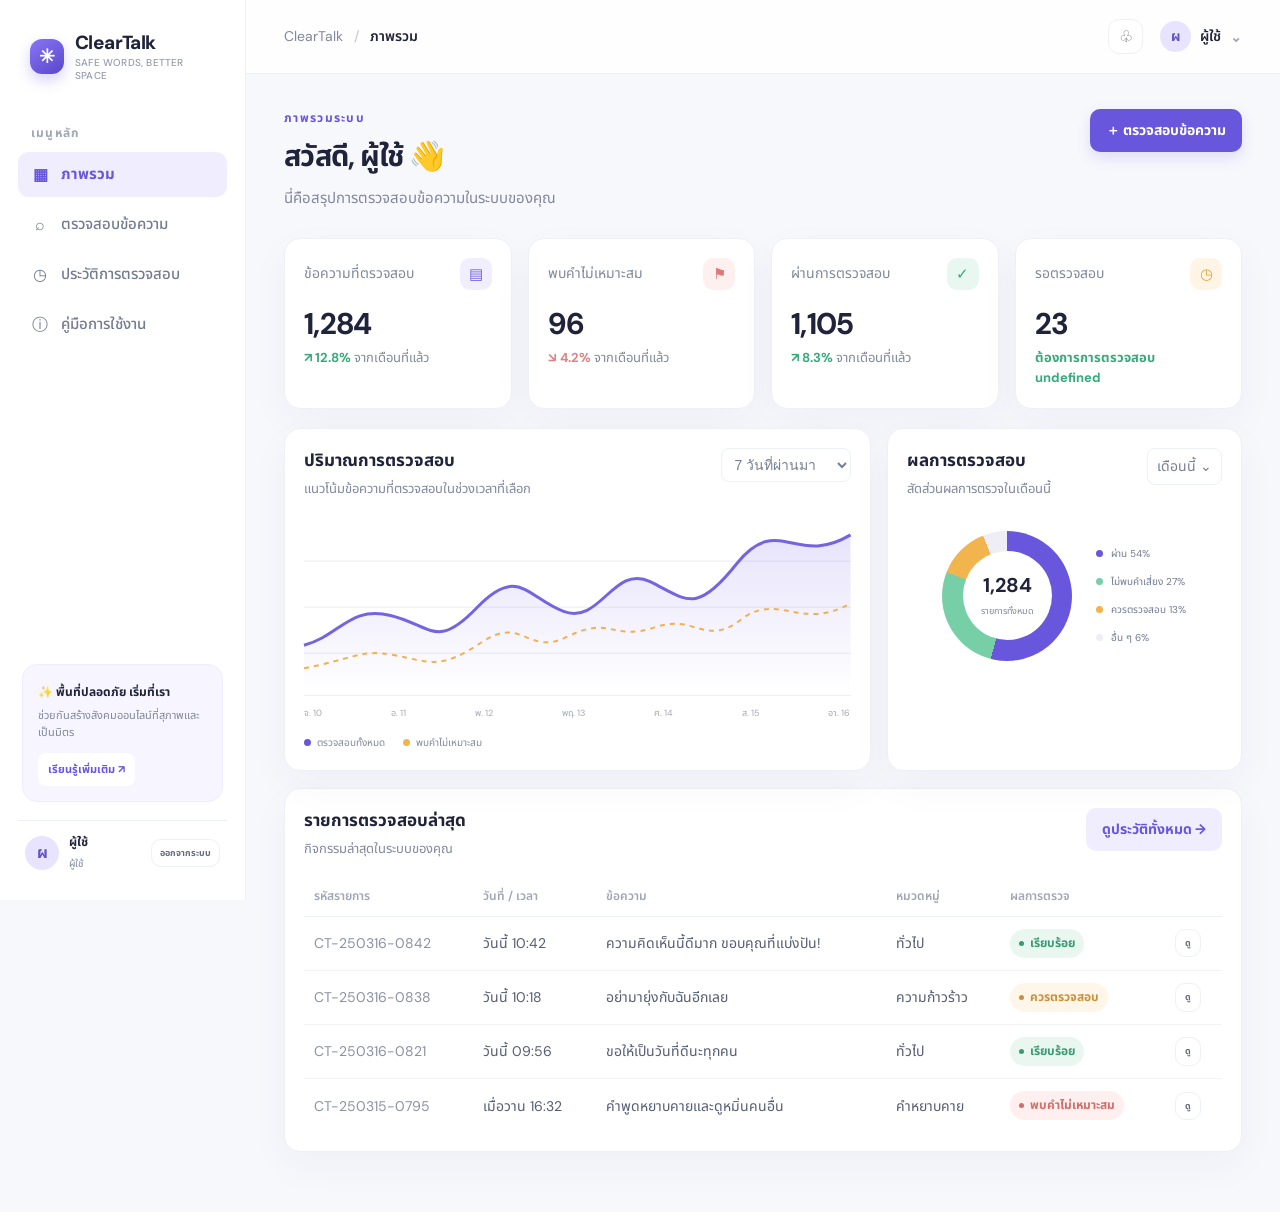
==== index.html @ bf29edb0 "Add files via upload" ====
<!DOCTYPE html>
<html lang="th">
<head>
  <meta charset="UTF-8" />
  <meta name="viewport" content="width=device-width, initial-scale=1.0" />
  <meta name="theme-color" content="#f7f8fc" />
  <title>ClearTalk — ระบบตรวจสอบคำไม่เหมาะสม</title>
  <link rel="preconnect" href="https://fonts.googleapis.com">
  <link rel="preconnect" href="https://fonts.gstatic.com" crossorigin>
  <link href="https://fonts.googleapis.com/css2?family=DM+Sans:wght@400;500;600;700&family=Noto+Sans+Thai:wght@300;400;500;600;700;800&display=swap" rel="stylesheet">
  <link rel="stylesheet" href="larger-text.css">
  <style>
    :root{--ink:#20243a;--muted:#81889d;--line:#edf0f5;--bg:#f7f8fc;--purple:#6856dc;--pale:#f0edff;--green:#38aa7a;--red:#e77878;--amber:#efa93f;--white:#fff;--shadow:0 14px 40px #30395c0a}
    *{box-sizing:border-box}body{margin:0;background:var(--bg);color:var(--ink);font:14px 'DM Sans','Noto Sans Thai',sans-serif}button,input,textarea{font:inherit}button{cursor:pointer}a{color:inherit;text-decoration:none}.app{min-height:100vh}.sidebar{width:246px;position:fixed;inset:0 auto 0 0;background:#fff;border-right:1px solid var(--line);padding:28px 18px;display:flex;flex-direction:column;z-index:5}.brand{display:flex;align-items:center;gap:11px;padding:2px 12px 34px;font-size:19px;font-weight:800;letter-spacing:-.6px}.brand-mark{width:35px;height:35px;border-radius:12px;background:linear-gradient(145deg,#8876f5,#5946ca);color:white;display:grid;place-items:center;box-shadow:0 6px 14px #6856dc44}.brand small{display:block;font-size:10px;color:#969bb0;font-weight:500;letter-spacing:.2px;margin-top:1px}.nav-label{font-size:10px;color:#a0a5b7;font-weight:700;letter-spacing:1.2px;padding:0 13px;margin:8px 0 10px}.nav{display:grid;gap:5px}.nav button{border:0;background:transparent;text-align:left;padding:11px 13px;border-radius:11px;color:#747b91;display:flex;gap:12px;align-items:center;font-weight:500;transition:.2s}.nav button:hover{background:#f8f7ff;color:var(--purple)}.nav button.active{background:var(--pale);color:var(--purple);font-weight:700}.nav .ico{width:18px;text-align:center;font-size:16px}.side-bottom{margin-top:auto}.plan{background:#f7f5ff;border:1px solid #efecff;border-radius:15px;padding:15px;margin:10px 4px 18px}.plan strong{font-size:12px}.plan p{color:var(--muted);font-size:11px;line-height:1.6;margin:6px 0 11px}.plan button{border:0;background:white;color:var(--purple);border-radius:8px;padding:8px 10px;font-size:11px;font-weight:700}.profile{display:flex;align-items:center;gap:10px;padding:12px 7px 0;border-top:1px solid var(--line)}.avatar{width:34px;height:34px;border-radius:50%;display:grid;place-items:center;background:#e8e4ff;color:#6152c6;font-weight:700}.profile strong{font-size:12px;display:block}.profile small{font-size:10px;color:var(--muted)}.main{margin-left:246px;min-height:100vh}.topbar{height:74px;background:#ffffffc9;border-bottom:1px solid var(--line);display:flex;align-items:center;justify-content:space-between;padding:0 38px;position:sticky;top:0;z-index:4;backdrop-filter:blur(12px)}.crumb{color:var(--muted);font-size:12px}.crumb b{color:var(--ink);font-weight:600}.top-actions{display:flex;align-items:center;gap:17px}.top-actions button{background:white;border:1px solid var(--line);width:35px;height:35px;border-radius:11px;color:#697087}.top-user{display:flex;align-items:center;gap:9px;font-size:12px;font-weight:600}.top-user .avatar{width:31px;height:31px}.content{max-width:1250px;margin:auto;padding:35px 38px 60px}.page-head{display:flex;justify-content:space-between;align-items:flex-start;margin-bottom:26px}.eyebrow{font-size:10px;color:var(--purple);font-weight:700;letter-spacing:1.3px;text-transform:uppercase;margin-bottom:8px}.page-head h1{font-size:25px;letter-spacing:-.7px;margin:0 0 7px}.page-head p{font-size:12px;color:var(--muted);margin:0}.button{border:0;border-radius:10px;padding:11px 16px;font-size:12px;font-weight:700;display:inline-flex;gap:8px;align-items:center;justify-content:center;transition:.18s}.button.primary{background:var(--purple);color:white;box-shadow:0 6px 14px #6856dc2b}.button.primary:hover{background:#5946cc;transform:translateY(-1px)}.button.secondary{background:white;border:1px solid var(--line);color:#656d83}.button.soft{background:var(--pale);color:var(--purple)}.grid{display:grid;gap:16px}.stats{grid-template-columns:repeat(4,1fr);margin-bottom:19px}.card{background:white;border:1px solid #eff0f5;border-radius:16px;padding:19px;box-shadow:var(--shadow)}.stat-top{display:flex;justify-content:space-between;align-items:center;color:var(--muted);font-size:11px}.stat-icon{height:32px;width:32px;border-radius:10px;display:grid;place-items:center;font-size:15px}.stat-icon.purple{background:#f1efff;color:#715fe0}.stat-icon.green{background:#e9f7f1;color:#3ca77d}.stat-icon.orange{background:#fff5e6;color:#e5a33e}.stat-icon.pink{background:#fff0f0;color:#df7777}.stat-value{font-size:25px;font-weight:700;letter-spacing:-.7px;margin:14px 0 5px}.stat-foot{font-size:10px;color:var(--muted)}.up{color:var(--green);font-weight:700}.down{color:#d98383;font-weight:700}.dashboard-grid{grid-template-columns:1.65fr 1fr}.card-title{display:flex;align-items:flex-start;justify-content:space-between;margin-bottom:16px}.card-title h3{margin:0;font-size:14px}.card-title p{margin:5px 0 0;font-size:10px;color:var(--muted)}.select{background:white;border:1px solid var(--line);color:#777e92;padding:7px 9px;border-radius:8px;font-size:10px}.chart{height:180px;position:relative;border-bottom:1px solid var(--line);background:repeating-linear-gradient(to bottom,transparent 0,transparent 44px,#f0f2f7 45px,#f0f2f7 46px)}.chart svg{width:100%;height:100%;overflow:visible}.chart-labels{display:flex;justify-content:space-between;color:#a3a8b7;font-size:9px;padding-top:10px}.chart-legend{display:flex;gap:18px;font-size:10px;color:var(--muted)}.chart-legend span{display:flex;gap:6px;align-items:center}.dot{height:7px;width:7px;border-radius:50%;background:var(--purple)}.dot.orange{background:#f2b44d}.donut-wrap{display:flex;align-items:center;justify-content:center;gap:24px;padding:15px 0 10px}.donut{width:130px;height:130px;border-radius:50%;display:grid;place-items:center;background:conic-gradient(var(--purple) 0 54%,#76cfa7 54% 81%,#f2b44d 81% 94%,#eeeef4 94% 100%);position:relative}.donut:before{content:'';position:absolute;width:89px;height:89px;border-radius:50%;background:white}.donut-center{position:relative;text-align:center}.donut-center strong{font-size:20px;display:block}.donut-center small{font-size:9px;color:var(--muted)}.legend-list{display:grid;gap:12px;font-size:10px;color:#737a8e}.legend-item{display:flex;align-items:center;gap:8px}.legend-item .dot{flex:none}.recent{margin-top:17px}.table{width:100%;border-collapse:collapse}.table th{text-align:left;font-size:9px;color:#a1a6b5;font-weight:600;padding:11px 10px;border-bottom:1px solid var(--line)}.table td{font-size:10px;color:#555d74;padding:12px 10px;border-bottom:1px solid #f2f3f7}.table tr:last-child td{border:0}.status{display:inline-flex;align-items:center;gap:6px;border-radius:20px;padding:5px 9px;font-size:9px;font-weight:700}.status.clean{background:#eaf7f1;color:#379b70}.status.flag{background:#fff0ef;color:#d36d69}.status.review{background:#fff6e9;color:#ca913a}.status:before{content:'';width:5px;height:5px;background:currentColor;border-radius:50%}.workspace{display:grid;grid-template-columns:minmax(0,1.5fr) minmax(250px,.75fr);gap:17px}.panel{background:white;border:1px solid #eff0f5;border-radius:16px;padding:21px;box-shadow:var(--shadow)}.panel h3{font-size:14px;margin:0}.panel-sub{font-size:10px;color:var(--muted);margin:6px 0 17px}.tabrow{display:flex;gap:7px;border-bottom:1px solid var(--line);padding-bottom:14px}.tab{border:1px solid var(--line);color:#7b8194;background:white;padding:8px 11px;border-radius:8px;font-size:10px}.tab.active{border-color:#dcd6ff;color:var(--purple);background:#f7f5ff}.textarea{width:100%;min-height:185px;border:1px solid #e9ebf2;border-radius:12px;padding:14px;color:var(--ink);font-size:12px;line-height:1.8;resize:vertical;outline:none;margin-top:14px}.textarea:focus{border-color:#b7adfa;box-shadow:0 0 0 3px #6856dc12}.textarea::placeholder{color:#b0b5c2}.input-foot{display:flex;justify-content:space-between;color:#a0a5b4;font-size:9px;margin:8px 2px 15px}.checks{display:flex;gap:8px;flex-wrap:wrap;margin:13px 0}.check-chip{border:1px solid var(--line);border-radius:8px;padding:7px 9px;color:#72798d;font-size:9px;display:flex;gap:6px;align-items:center}.check-chip input{accent-color:var(--purple);margin:0}.result-preview{background:#f8f8fc;border:1px solid #eeeef5;border-radius:12px;padding:14px;margin-top:14px;display:none}.result-preview.show{display:block}.result-head{display:flex;justify-content:space-between;align-items:center;margin-bottom:11px}.result-head strong{font-size:11px}.result-text{font-size:11px;line-height:1.8;color:#545c72}.highlight{background:#ffe8e5;color:#ca5e59;padding:2px 4px;border-radius:4px}.clean-highlight{background:#e5f6ed;color:#318861;padding:2px 4px;border-radius:4px}.result-tags{display:flex;gap:6px;margin-top:11px}.tag{font-size:9px;padding:5px 8px;border-radius:6px;background:#f1efff;color:#6f5cdb}.aside-card{background:white;border:1px solid #eff0f5;border-radius:16px;padding:17px;margin-bottom:13px}.aside-card h4{font-size:11px;margin:0 0 12px}.tip{display:flex;gap:10px;margin:12px 0;color:#72798d;font-size:10px;line-height:1.6}.tip-icon{height:24px;width:24px;flex:none;background:#f2efff;border-radius:8px;color:var(--purple);display:grid;place-items:center}.activity-row{display:flex;justify-content:space-between;padding:9px 0;border-bottom:1px solid #f3f3f7;color:#697187;font-size:10px}.activity-row:last-child{border:0}.activity-row b{color:var(--ink)}.filterbar{display:flex;gap:8px;align-items:center;flex-wrap:wrap;margin-bottom:14px}.search{border:1px solid var(--line);background:white;padding:9px 12px;border-radius:9px;min-width:215px;outline:none;font-size:10px}.search:focus{border-color:#b7adfa}.table-card{background:white;border:1px solid #eff0f5;border-radius:16px;padding:10px 19px;overflow:auto}.table-card .table{min-width:610px}.table .text-cell{max-width:340px;white-space:nowrap;overflow:hidden;text-overflow:ellipsis}.pagination{display:flex;justify-content:space-between;align-items:center;color:#959bad;font-size:10px;padding:13px 8px}.pages{display:flex;gap:5px}.pages button{height:27px;width:27px;border:1px solid var(--line);border-radius:7px;background:white;color:#81889d;font-size:10px}.pages button.active{background:var(--purple);color:white;border-color:var(--purple)}.auth-shell{min-height:calc(100vh - 74px);display:grid;place-items:center;padding:36px;background:radial-gradient(ellipse at 50% 15%,#eeebff 0,transparent 50%)}.auth-card{width:min(100%,430px);background:white;border:1px solid var(--line);border-radius:20px;padding:30px;box-shadow:0 20px 60px #34345510}.auth-card h1{font-size:22px;margin:6px 0}.auth-card>p{font-size:11px;color:var(--muted);line-height:1.7;margin:7px 0 22px}.field{display:grid;gap:6px;margin-bottom:13px}.field label{font-size:10px;font-weight:600;color:#555d73}.field input{border:1px solid var(--line);padding:11px 12px;border-radius:9px;outline:none;font-size:11px}.field input:focus{border-color:#b7adfa}.auth-card .button{width:100%;margin-top:8px}.auth-switch{text-align:center;color:var(--muted);font-size:10px;margin-top:16px}.auth-switch a{color:var(--purple);font-weight:700}.auth-logo{display:flex;align-items:center;gap:9px;color:var(--ink);font-size:14px;font-weight:700;margin-bottom:24px}.empty{padding:25px;text-align:center;color:#969bad;font-size:11px}.toast{position:fixed;right:25px;bottom:25px;background:#282b40;color:white;padding:13px 17px;border-radius:11px;font-size:11px;box-shadow:0 9px 25px #20243a33;opacity:0;transform:translateY(10px);transition:.25s;pointer-events:none;z-index:10}.toast.show{opacity:1;transform:none}.mobile-menu{display:none}
    @media(max-width:1000px){.sidebar{width:210px}.main{margin-left:210px}.content{padding:28px 23px}.topbar{padding:0 23px}.stats{grid-template-columns:repeat(2,1fr)}.dashboard-grid{grid-template-columns:1fr}.workspace{grid-template-columns:1fr}.workspace-aside{display:grid;grid-template-columns:1fr 1fr;gap:12px}.aside-card{margin:0}}
    @media(max-width:680px){.sidebar{width:250px;transform:translateX(-105%);transition:.25s;box-shadow:15px 0 35px #20243a12}.sidebar.open{transform:none}.main{margin:0}.mobile-menu{display:inline-grid!important;place-items:center}.topbar{height:62px;padding:0 16px}.top-actions{gap:8px}.top-user>span:last-child{display:none}.content{padding:24px 15px 45px}.page-head{gap:12px;align-items:center}.page-head h1{font-size:20px}.page-head p{font-size:10px}.page-head>.button{padding:10px;font-size:10px}.stats{gap:9px}.card{padding:14px}.stat-value{font-size:21px}.dashboard-grid{gap:11px}.workspace-aside{grid-template-columns:1fr}.table-card{padding:8px}.auth-shell{padding:20px 14px}.auth-card{padding:23px}.donut-wrap{gap:14px}.table th,.table td{padding:10px 7px}}
  
    /* Readability: lift the dense dashboard labels and controls. */
    body{font-size:16px}
    .nav-label{font-size:12px}
    .nav button{font-size:15px}
    .crumb,.top-user{font-size:14px}
    .page-head h1{font-size:29px}
    .page-head p{font-size:15px;line-height:1.7}
    .eyebrow{font-size:12px}
    .button{font-size:14px}
    .stat-top{font-size:14px}
    .stat-value{font-size:30px}
    .stat-foot,.card-title p,.panel-sub,.activity-row{font-size:13px;line-height:1.6}
    .card-title h3,.panel h3{font-size:17px}
    .table th{font-size:12px}
    .table td{font-size:14px;line-height:1.6}
    .status,.check-chip,.input-foot,.tag{font-size:12px}
    .select,.search,.field input{font-size:14px}
    .result-text{font-size:14px;line-height:1.8}
    .result-head strong,.aside-card h4{font-size:14px}
    .tip{font-size:13px;line-height:1.7}
    .pagination{font-size:12px}
    @media(max-width:680px){
      .page-head h1{font-size:24px}
      .page-head p{font-size:14px}
      .stat-top{font-size:13px}
      .stat-foot,.table td{font-size:12px}
    }

  </style>
</head>
<body>
<div class="app">
  <aside class="sidebar" id="sidebar">
    <div class="brand"><div class="brand-mark">✳</div><div>ClearTalk<small>SAFE WORDS, BETTER SPACE</small></div></div>
    <div class="nav-label">เมนูหลัก</div>
    <nav class="nav" id="nav">
      <button data-page="dashboard" class="active"><span class="ico">▦</span>ภาพรวม</button>
      <button data-page="check"><span class="ico">⌕</span>ตรวจสอบข้อความ</button>
      <button data-page="history"><span class="ico">◷</span>ประวัติการตรวจสอบ</button>
      <button data-page="guide"><span class="ico">ⓘ</span>คู่มือการใช้งาน</button>
    </nav>
    <div class="nav-label admin-only" style="display:none;margin-top:24px">ผู้ดูแลระบบ</div>
    <nav class="nav admin-only" style="display:none"><button data-page="manage"><span class="ico">⚙</span>จัดการคำไม่เหมาะสม</button><button data-page="settings"><span class="ico">☷</span>ตั้งค่าระบบ</button></nav>
    <div class="side-bottom"><div class="plan"><strong>✨ พื้นที่ปลอดภัย เริ่มที่เรา</strong><p>ช่วยกันสร้างสังคมออนไลน์ที่สุภาพและเป็นมิตร</p><button onclick="showToast('ขอบคุณที่ร่วมสร้างพื้นที่ดี ๆ 🌱')">เรียนรู้เพิ่มเติม ↗</button></div><div class="profile"><div class="avatar" id="sideUserAvatar">ผ</div><div><strong id="sideUserName">ผู้ใช้</strong><small>ผู้ใช้</small></div><button class="button secondary" style="margin-left:auto;padding:6px 8px;font-size:9px" onclick="logout()">ออกจากระบบ</button></div></div>
  </aside>
  <main class="main">
    <header class="topbar"><div style="display:flex;align-items:center;gap:12px"><button class="mobile-menu" onclick="document.getElementById('sidebar').classList.toggle('open')" style="display:none;border:0;background:white;color:#626981;font-size:18px">☰</button><div class="crumb">ClearTalk <span style="margin:0 7px;color:#c2c5d0">/</span> <b id="crumb">ภาพรวม</b></div></div><div class="top-actions"><button onclick="showToast('ไม่มีการแจ้งเตือนใหม่')" aria-label="การแจ้งเตือน">♧</button><div class="top-user"><div class="avatar" id="topUserAvatar">ผ</div><span id="topUserName">ผู้ใช้</span><span style="color:#a0a5b4">⌄</span></div></div></header>
    <div id="view"></div>
  </main>
</div>
<div class="toast" id="toast"></div>
<script>
const names={dashboard:'ภาพรวม',check:'ตรวจสอบข้อความ',history:'ประวัติการตรวจสอบ',guide:'คู่มือการใช้งาน',manage:'จัดการคำไม่เหมาะสม',settings:'ตั้งค่าระบบ',login:'เข้าสู่ระบบ',register:'สมัครสมาชิก'};
const sampleRows=[['CT-250316-0842','วันนี้ 10:42','ความคิดเห็นนี้ดีมาก ขอบคุณที่แบ่งปัน!','ทั่วไป','เรียบร้อย'],['CT-250316-0838','วันนี้ 10:18','อย่ามายุ่งกับฉันอีกเลย','ความก้าวร้าว','ควรตรวจสอบ'],['CT-250316-0821','วันนี้ 09:56','ขอให้เป็นวันที่ดีนะทุกคน','ทั่วไป','เรียบร้อย'],['CT-250315-0795','เมื่อวาน 16:32','คำพูดหยาบคายและดูหมิ่นคนอื่น','คำหยาบคาย','พบคำไม่เหมาะสม'],['CT-250315-0764','เมื่อวาน 14:08','ไม่เห็นด้วยกับแนวคิดนี้ เพราะ...','ความก้าวร้าว','เรียบร้อย']];
let page=new URLSearchParams(location.search).get('page')||'dashboard',records=[...sampleRows],words=[['หยาบคาย','ความรุนแรงทางภาษา','สูง','ใช้งาน'],['โง่','ดูหมิ่น','ปานกลาง','ใช้งาน'],['ไอ้บ้า','ดูหมิ่น','ปานกลาง','ใช้งาน'],['ข่มขู่','ความรุนแรง','สูง','ใช้งาน'],['สแปม','สแปม','ต่ำ','ใช้งาน'],['เหี้ย','คำหยาบคาย','สูง','ใช้งาน'],['ไอ้เหี้ย','คำดูหมิ่น','สูง','ใช้งาน'],['สัส','คำหยาบคาย','สูง','ใช้งาน'],['สัด','คำหยาบคาย','สูง','ใช้งาน'],['ควย','คำหยาบคาย','สูง','ใช้งาน'],['หี','คำหยาบคาย','สูง','ใช้งาน'],['เย็ด','คำหยาบคาย','สูง','ใช้งาน'],['แม่ง','คำหยาบคาย','ปานกลาง','ใช้งาน'],['ชิบหาย','คำหยาบคาย','สูง','ใช้งาน'],['ฉิบหาย','คำหยาบคาย','สูง','ใช้งาน'],['ระยำ','คำดูหมิ่น','สูง','ใช้งาน'],['ไอ้โง่','คำดูหมิ่น','ปานกลาง','ใช้งาน'],['อีดอก','คำดูหมิ่น','สูง','ใช้งาน'],['ดอกทอง','คำดูหมิ่น','สูง','ใช้งาน'],['สวะ','คำดูหมิ่น','สูง','ใช้งาน']];if(!['dashboard','check','history','guide','manage','settings'].includes(page))page='dashboard';
function shell(content){return `<div class="content">${content}</div>`}
function head(kicker,title,desc,action=''){return `<div class="page-head"><div><div class="eyebrow">${kicker}</div><h1>${title}</h1><p>${desc}</p></div>${action}</div>`}
function status(label){let c=label==='เรียบร้อย'?'clean':label==='ควรตรวจสอบ'?'review':'flag';return `<span class="status ${c}">${label}</span>`}
function tableRows(rows){return rows.map(r=>`<tr><td style="color:#8b91a4">${r[0]}</td><td>${r[1]}</td><td class="text-cell" title="${r[2]}">${r[2]}</td><td>${r[3]}</td><td>${status(r[4])}</td><td><button class="button secondary" style="padding:6px 9px;font-size:9px" onclick="showToast('เปิดรายละเอียด ${r[0]}')">ดู</button></td></tr>`).join('')}
function table(rows){return `<table class="table"><thead><tr><th>รหัสรายการ</th><th>วันที่ / เวลา</th><th>ข้อความ</th><th>หมวดหมู่</th><th>ผลการตรวจ</th><th></th></tr></thead><tbody>${tableRows(rows)}</tbody></table>`}
function dashboard(){return shell(head('ภาพรวมระบบ','สวัสดี, <span id="greetingName">ผู้ใช้</span> 👋','นี่คือสรุปการตรวจสอบข้อความในระบบของคุณ',`<button class="button primary" onclick="navigate('check')">＋ ตรวจสอบข้อความ</button>`)+`<section class="grid stats">${[['ข้อความที่ตรวจสอบ','1,284','↗ 12.8% จากเดือนที่แล้ว','purple','▤'],['พบคำไม่เหมาะสม','96','↘ 4.2% จากเดือนที่แล้ว','pink','⚑'],['ผ่านการตรวจสอบ','1,105','↗ 8.3% จากเดือนที่แล้ว','green','✓'],['รอตรวจสอบ','23','ต้องการการตรวจสอบ','orange','◷']].map(x=>`<div class="card"><div class="stat-top"><span>${x[0]}</span><span class="stat-icon ${x[3]}">${x[4]}</span></div><div class="stat-value">${x[1]}</div><div class="stat-foot"><span class="${x[0]==='พบคำไม่เหมาะสม'?'down':'up'}">${x[2].split(' ')[0]} ${x[2].split(' ')[1]}</span> ${x[2].split(' ').slice(2).join(' ')}</div></div>`).join('')}</section><section class="grid dashboard-grid"><div class="card"><div class="card-title"><div><h3>ปริมาณการตรวจสอบ</h3><p>แนวโน้มข้อความที่ตรวจสอบในช่วงเวลาที่เลือก</p></div><select class="select"><option>7 วันที่ผ่านมา</option><option>30 วันที่ผ่านมา</option></select></div><div class="chart"><svg viewBox="0 0 600 180" preserveAspectRatio="none"><defs><linearGradient id="fill" x1="0" x2="0" y1="0" y2="1"><stop offset="0" stop-color="#7968e8" stop-opacity=".18"/><stop offset="1" stop-color="#7968e8" stop-opacity="0"/></linearGradient></defs><path d="M0 130 C40 120 50 90 95 100 S145 135 190 92 S245 82 285 96 S340 48 380 66 S430 100 475 48 S540 52 600 19 L600 180 L0 180Z" fill="url(#fill)"/><path d="M0 130 C40 120 50 90 95 100 S145 135 190 92 S245 82 285 96 S340 48 380 66 S430 100 475 48 S540 52 600 19" fill="none" stroke="#7564e2" stroke-width="3" vector-effect="non-scaling-stroke"/><path d="M0 153 C50 145 62 133 100 140 S150 155 195 127 S245 142 290 121 S340 126 385 112 S440 132 480 104 S545 116 600 88" fill="none" stroke="#f0b251" stroke-width="2" stroke-dasharray="5 5" vector-effect="non-scaling-stroke"/></svg></div><div class="chart-labels"><span>จ. 10</span><span>อ. 11</span><span>พ. 12</span><span>พฤ. 13</span><span>ศ. 14</span><span>ส. 15</span><span>อา. 16</span></div><div class="chart-legend" style="margin-top:15px"><span><i class="dot"></i>ตรวจสอบทั้งหมด</span><span><i class="dot orange"></i>พบคำไม่เหมาะสม</span></div></div><div class="card"><div class="card-title"><div><h3>ผลการตรวจสอบ</h3><p>สัดส่วนผลการตรวจในเดือนนี้</p></div><button class="select">เดือนนี้ ⌄</button></div><div class="donut-wrap"><div class="donut"><div class="donut-center"><strong>1,284</strong><small>รายการทั้งหมด</small></div></div><div class="legend-list"><div class="legend-item"><i class="dot"></i>ผ่าน 54%</div><div class="legend-item"><i class="dot" style="background:#76cfa7"></i>ไม่พบคำเสี่ยง 27%</div><div class="legend-item"><i class="dot orange"></i>ควรตรวจสอบ 13%</div><div class="legend-item"><i class="dot" style="background:#eeeef4"></i>อื่น ๆ 6%</div></div></div></div></section><section class="card recent"><div class="card-title"><div><h3>รายการตรวจสอบล่าสุด</h3><p>กิจกรรมล่าสุดในระบบของคุณ</p></div><button class="button soft" onclick="navigate('history')">ดูประวัติทั้งหมด →</button></div>${table(records.slice(0,4))}</section>`)}
function checkPage(){return shell(head('ตรวจสอบข้อความ','ตรวจสอบคำไม่เหมาะสม','วิเคราะห์ข้อความเพื่อค้นหาคำเสี่ยงและน้ำเสียงที่อาจไม่เหมาะสม')+`<div class="workspace"><section class="panel"><h3>ข้อความที่ต้องการตรวจสอบ</h3><p class="panel-sub">วางข้อความหรือพิมพ์ข้อความที่นี่ ระบบจะช่วยวิเคราะห์ให้คุณ</p><div class="tabrow"><button class="tab active" onclick="setInputMode(this,'text')">✎ ข้อความ</button><button class="tab" onclick="setInputMode(this,'url')">↗ ลิงก์ URL</button></div><textarea class="textarea" id="message" maxlength="2000" placeholder="พิมพ์หรือวางข้อความที่ต้องการตรวจสอบ...\n\nตัวอย่าง: ความคิดเห็นหรือโพสต์ที่ต้องการตรวจสอบ"></textarea><div class="input-foot"><span>ข้อมูลของคุณจะถูกเก็บเป็นส่วนตัว</span><span><b id="charCount">0</b> / 2,000 ตัวอักษร</span></div><div style="font-size:10px;font-weight:600;color:#656c81">ตัวเลือกการตรวจสอบ</div><div class="checks"><label class="check-chip"><input type="checkbox" checked> คำหยาบคาย</label><label class="check-chip"><input type="checkbox" checked> คำดูหมิ่น</label><label class="check-chip"><input type="checkbox" checked> ความรุนแรง</label><label class="check-chip"><input type="checkbox"> สแปม</label><label class="check-chip"><input type="checkbox"> ตรวจจับน้ำเสียง</label></div><div style="display:flex;justify-content:space-between;align-items:center;gap:8px"><button class="button secondary" onclick="document.getElementById('message').value='';document.getElementById('charCount').textContent='0';document.getElementById('result').classList.remove('show')">ล้างข้อความ</button><button class="button primary" onclick="analyze()">✦ วิเคราะห์ข้อความ</button></div><div class="result-preview" id="result"></div></section><aside class="workspace-aside"><div class="aside-card"><h4>💡 เคล็ดลับการใช้งาน</h4><div class="tip"><div class="tip-icon">✦</div><span>วางข้อความที่ต้องการตรวจสอบในช่องด้านซ้าย แล้วกด “วิเคราะห์ข้อความ”</span></div><div class="tip"><div class="tip-icon">◎</div><span>เลือกหมวดหมู่เพื่อให้ระบบตรวจสอบเฉพาะสิ่งที่คุณสนใจ</span></div><div class="tip"><div class="tip-icon">♧</div><span>ผลลัพธ์เป็นคำแนะนำ ควรใช้ดุลยพินิจในการพิจารณา</span></div></div><div class="aside-card"><h4>สรุปวันนี้</h4><div class="activity-row"><span>ตรวจสอบแล้ว</span><b>18 ข้อความ</b></div><div class="activity-row"><span>พบคำเสี่ยง</span><b style="color:#dc7777">3 รายการ</b></div><div class="activity-row"><span>คงเหลือวันนี้</span><b>ไม่จำกัด</b></div></div></aside></div>`)}
function historyPage(){return shell(head('กิจกรรมของคุณ','ประวัติการตรวจสอบ','ค้นหาและดูผลการตรวจสอบข้อความย้อนหลัง')+`<div class="filterbar"><input class="search" id="historySearch" placeholder="⌕  ค้นหารหัสหรือข้อความ..." oninput="filterHistory()"><select class="select" id="historyStatus" onchange="filterHistory()"><option value="">ทุกผลการตรวจ</option><option>เรียบร้อย</option><option>ควรตรวจสอบ</option><option>พบคำไม่เหมาะสม</option></select><select class="select"><option>ทุกหมวดหมู่</option><option>คำหยาบคาย</option><option>ความก้าวร้าว</option></select><button class="button secondary" onclick="exportHistory()">↓ ส่งออก</button></div><div class="table-card" id="historyTable">${table(records)}<div class="pagination"><span>แสดง 1–${records.length} จาก ${records.length} รายการ</span><div class="pages"><button>‹</button><button class="active">1</button><button>2</button><button>3</button><button>›</button></div></div></div>`)}
function managePage(){return shell(head('เครื่องมือผู้ดูแล','จัดการคำไม่เหมาะสม','เพิ่ม แก้ไข และจัดหมวดหมู่คำสำหรับใช้ในการตรวจสอบ',`<button class="button primary" onclick="addWord()">＋ เพิ่มคำใหม่</button>`)+`<section class="grid stats" style="grid-template-columns:repeat(3,1fr)"><div class="card"><div class="stat-top">คำทั้งหมด <span class="stat-icon purple">▤</span></div><div class="stat-value">${words.length}</div><div class="stat-foot">รายการในฐานข้อมูล</div></div><div class="card"><div class="stat-top">เปิดใช้งาน <span class="stat-icon green">✓</span></div><div class="stat-value">${words.filter(w=>w[3]==='ใช้งาน').length}</div><div class="stat-foot">คำที่ใช้ตรวจสอบอยู่</div></div><div class="card"><div class="stat-top">หมวดหมู่ <span class="stat-icon orange">◈</span></div><div class="stat-value">4</div><div class="stat-foot">หมวดหมู่ที่กำหนดไว้</div></div></section><div class="filterbar"><input class="search" id="wordSearch" placeholder="⌕  ค้นหาคำ..." oninput="renderWords()"><select class="select"><option>ทุกหมวดหมู่</option><option>คำหยาบคาย</option><option>ดูหมิ่น</option><option>ความรุนแรง</option></select><select class="select"><option>ทุกสถานะ</option><option>ใช้งาน</option><option>ปิดใช้งาน</option></select></div><div class="table-card" id="wordTable">${wordTable()}</div><div style="font-size:9px;color:#a0a5b4;margin:12px 4px">⚠ การจัดการคำมีผลต่อผลการวิเคราะห์ข้อความทั้งหมด กรุณาตรวจสอบก่อนบันทึก</div>`)}
function settingsPage(){let s={};try{s=JSON.parse(localStorage.getItem('cleartalk.settings.v1')||'{}')}catch{};return shell(head('ปรับแต่งการใช้งาน','ตั้งค่าระบบ','จัดการรูปแบบการตรวจสอบและข้อมูลที่บันทึกในเบราว์เซอร์')+`<div class="workspace"><section class="panel"><h3>ตัวเลือกการตรวจสอบ</h3><p class="panel-sub">กำหนดหมวดหมู่ที่เลือกไว้ล่วงหน้าในหน้าตรวจข้อความ</p><div style="display:grid;gap:11px;margin:18px 0 22px">${[['คำหยาบคาย','ตรวจหาคำหยาบคายและถ้อยคำไม่สุภาพ','profanity'],['คำดูหมิ่น','ตรวจหาคำดูหมิ่นหรือเหยียดหยาม','insult'],['ความรุนแรง','ตรวจหาถ้อยคำข่มขู่หรือส่งเสริมความรุนแรง','violence'],['สแปม','ตรวจหาข้อความซ้ำหรือโฆษณารบกวน','spam'],['ตรวจจับน้ำเสียง','แสดงคำแนะนำเรื่องน้ำเสียงของข้อความ','tone']].map(([title,sub,key])=>`<label style="display:flex;justify-content:space-between;align-items:center;padding:12px;border:1px solid var(--line);border-radius:10px"><span><b style="font-size:11px">${title}</b><small style="display:block;color:var(--muted);font-size:9px;margin-top:4px">${sub}</small></span><input type="checkbox" class="setting-check" data-setting="${key}" ${s[key]!==false?'checked':''} style="accent-color:var(--purple);width:16px;height:16px"></label>`).join('')}</div><button class="button primary" onclick="saveSettings()">บันทึกการตั้งค่า</button></section><aside><div class="aside-card"><h4>ข้อมูลในเบราว์เซอร์นี้</h4><div class="activity-row"><span>ประวัติการตรวจสอบ</span><b>${records.length} รายการ</b></div><div class="activity-row"><span>รายการคำ</span><b>${words.length} คำ</b></div><p style="font-size:9px;line-height:1.7;color:var(--muted)">ข้อมูลจะอยู่ในเบราว์เซอร์และอุปกรณ์ที่ใช้งานนี้</p><button class="button secondary" style="width:100%" onclick="exportData()">↓ ดาวน์โหลดข้อมูล JSON</button></div><div class="aside-card"><h4>เกี่ยวกับ ClearTalk</h4><p style="font-size:10px;line-height:1.8;color:var(--muted);margin:0">เวอร์ชันต้นแบบ · การวิเคราะห์ใช้การจับคู่คำจากรายการคำในระบบ ผลลัพธ์อาจไม่เข้าใจบริบททั้งหมด</p></div></aside></div>`)}
function saveSettings(){let s={};document.querySelectorAll('.setting-check').forEach(c=>s[c.dataset.setting]=c.checked);localStorage.setItem('cleartalk.settings.v1',JSON.stringify(s));if(window.clearTalkSave)window.clearTalkSave();showToast('บันทึกการตั้งค่าแล้ว')}
function exportData(){let payload={exportedAt:new Date().toISOString(),records,words,settings:JSON.parse(localStorage.getItem('cleartalk.settings.v1')||'{}')};let a=document.createElement('a');a.href=URL.createObjectURL(new Blob([JSON.stringify(payload,null,2)],{type:'application/json'}));a.download='cleartalk-data.json';a.click();URL.revokeObjectURL(a.href);showToast('ดาวน์โหลดข้อมูลแล้ว')}
function wordTable(){return `<table class="table"><thead><tr><th>คำ / วลี</th><th>หมวดหมู่</th><th>ระดับความรุนแรง</th><th>สถานะ</th><th>เพิ่มเมื่อ</th><th></th></tr></thead><tbody>${words.map((w,i)=>`<tr><td><b>${w[0]}</b></td><td>${w[1]}</td><td>${w[2]==='สูง'?'<span class="status flag">สูง</span>':w[2]==='ปานกลาง'?'<span class="status review">ปานกลาง</span>':'<span class="status clean">ต่ำ</span>'}</td><td>${w[3]==='ใช้งาน'?'<span class="status clean">ใช้งาน</span>':'<span class="status review">ปิดใช้งาน</span>'}</td><td>16 มี.ค. 2025</td><td><button class="button secondary" style="padding:6px 9px;font-size:9px" onclick="toggleWord(${i})">${w[3]==='ใช้งาน'?'ปิดใช้':'เปิดใช้'}</button></td></tr>`).join('')}</tbody></table>`}
function guidePage(){return shell(head('เริ่มต้นใช้งาน','คู่มือการใช้งาน','ขั้นตอนพื้นฐานสำหรับใช้ ClearTalk')+`<section class="grid" style="grid-template-columns:repeat(auto-fit,minmax(220px,1fr));margin-bottom:18px"><article class="card"><div class="stat-icon purple">1</div><h3>ตรวจข้อความ</h3><p class="stat-foot">เลือกเมนู “ตรวจสอบข้อความ” วางหรือพิมพ์ข้อความ แล้วกดปุ่มตรวจสอบ</p></article><article class="card"><div class="stat-icon green">2</div><h3>อ่านผลอย่างรอบคอบ</h3><p class="stat-foot">ระบบแจ้งคำที่ตรงกับรายการตรวจสอบ ผลลัพธ์เป็นตัวช่วยเบื้องต้นและอาจไม่เข้าใจบริบททั้งหมด</p></article><article class="card"><div class="stat-icon orange">3</div><h3>ย้อนดูประวัติ</h3><p class="stat-foot">เปิดเมนู “ประวัติการตรวจสอบ” เพื่อค้นหาและทบทวนรายการที่เคยตรวจ</p></article></section><section class="card"><h3>สิทธิ์การใช้งาน</h3><p class="stat-foot">ผู้ใช้ทั่วไปตรวจข้อความและดูประวัติได้ ส่วนผู้ดูแลระบบจัดการรายการคำและตั้งค่าระบบได้</p></section>`)}
function authPage(which){let reg=which==='register';return `<div class="auth-shell"><section class="auth-card"><div class="auth-logo"><div class="brand-mark">✳</div>ClearTalk</div><div class="eyebrow">${reg?'เริ่มต้นใช้งาน':'ยินดีต้อนรับกลับ'}</div><h1>${reg?'สร้างบัญชีใหม่':'เข้าสู่ระบบ'}</h1><p>${reg?'สมัครสมาชิกเพื่อเริ่มตรวจสอบข้อความและดูประวัติของคุณ':'กรอกข้อมูลเพื่อเข้าสู่ระบบ ClearTalk ของคุณ'}</p>${reg?`<div class="field"><label>ชื่อที่ใช้แสดง</label><input placeholder="เช่น ชื่อ นามสกุล"></div>`:''}<div class="field"><label>อีเมล</label><input type="email" placeholder="name@example.com"></div><div class="field"><label>รหัสผ่าน</label><input type="password" placeholder="${reg?'อย่างน้อย 8 ตัวอักษร':'กรอกรหัสผ่านของคุณ'}"></div>${reg?`<div class="field"><label>ยืนยันรหัสผ่าน</label><input type="password" placeholder="กรอกรหัสผ่านอีกครั้ง"></div>`:`<div style="display:flex;justify-content:space-between;font-size:10px;color:#858b9d;margin:4px 0 9px"><label><input type="checkbox" style="accent-color:#6856dc"> จดจำฉัน</label><a href="#" onclick="showToast('กรุณาติดต่อผู้ดูแลระบบเพื่อรีเซ็ตรหัสผ่าน')" style="color:var(--purple)">ลืมรหัสผ่าน?</a></div>`}<button class="button primary" onclick="authSubmit(${reg})">${reg?'สมัครสมาชิก':'เข้าสู่ระบบ'} →</button><div class="auth-switch">${reg?'มีบัญชีอยู่แล้ว?':'ยังไม่มีบัญชี?'} <a href="#" onclick="navigate('${reg?'login':'register'}');return false">${reg?'เข้าสู่ระบบ':'สมัครสมาชิก'}</a></div><div style="text-align:center;font-size:9px;color:#a3a7b5;margin-top:22px">การใช้งานแสดงว่าคุณยอมรับข้อกำหนดและนโยบายความเป็นส่วนตัว</div></section></div>`}
function render(){document.getElementById('crumb').textContent=names[page];document.querySelectorAll('#nav button').forEach(b=>b.classList.toggle('active',b.dataset.page===page));let views={dashboard,check:checkPage,history:historyPage,manage:managePage,settings:settingsPage,login:()=>authPage('login'),register:()=>authPage('register')};document.getElementById('view').innerHTML=views[page]();document.getElementById('sidebar').classList.remove('open');if(page==='check'){let input=document.getElementById('message');input.addEventListener('input',()=>document.getElementById('charCount').textContent=input.value.length)}}
const renderWithGuide=render;render=function(){if(page!=='guide')return renderWithGuide();document.getElementById('crumb').textContent=names[page];document.querySelectorAll('#nav button').forEach(b=>b.classList.toggle('active',b.dataset.page===page));document.getElementById('view').innerHTML=guidePage();document.getElementById('sidebar').classList.remove('open')};
function navigate(p){if(p==='login'||p==='register'){location.href=p==='login'?'login.html':'register.html';return}page=p;render();window.scrollTo({top:0,behavior:'smooth'})}document.getElementById('sidebar').addEventListener('click',e=>{let b=e.target.closest('button[data-page]');if(b)navigate(b.dataset.page)});
function showToast(s){let t=document.getElementById('toast');t.textContent=s;t.classList.add('show');clearTimeout(window._toast);window._toast=setTimeout(()=>t.classList.remove('show'),2400)}
function analyze(){let v=document.getElementById('message').value.trim();if(!v){showToast('กรุณาพิมพ์ข้อความที่ต้องการตรวจสอบก่อน');return}let terms=['หยาบคาย','โง่','ไอ้บ้า','ข่มขู่'];let found=terms.filter(w=>v.includes(w));let safe=!found.length;let out=safe?`<div class="result-head"><strong>ผลการวิเคราะห์</strong>${status('เรียบร้อย')}</div><div class="result-text">ไม่พบคำที่อยู่ในรายการตรวจสอบ ข้อความนี้ดูเหมาะสมในระดับเบื้องต้น</div><div class="result-tags"><span class="tag">ความเสี่ยงต่ำ</span><span class="tag">ความมั่นใจ 94%</span></div>`:`<div class="result-head"><strong>ผลการวิเคราะห์</strong>${status('พบคำไม่เหมาะสม')}</div><div class="result-text">พบคำที่ควรพิจารณา: ${found.map(w=>`<span class="highlight">${w}</span>`).join('、')}<br>ข้อความมีถ้อยคำที่อาจส่งผลกระทบต่อผู้อ่าน กรุณาพิจารณาปรับแก้</div><div class="result-tags">${found.map(w=>`<span class="tag">${w}</span>`).join('')}<span class="tag">ความมั่นใจ 91%</span></div>`;let r=document.getElementById('result');r.innerHTML=out;r.classList.add('show');let label=safe?'เรียบร้อย':'พบคำไม่เหมาะสม';records.unshift([`CT-${Date.now().toString().slice(-8)}`,'เมื่อสักครู่',v,found.length?'คำที่ควรพิจารณา':'ทั่วไป',label]);showToast('ตรวจสอบข้อความเสร็จแล้ว')}
function exportHistory(){const rows=[['ID','Date / time','Message','Category','Result'],...records];const csv=rows.map(row=>row.map(value=>'"'+String(value??'').replace(/"/g,'""')+'"').join(',')).join('\r\n');const blob=new Blob(['\uFEFF',csv],{type:'text/csv;charset=utf-8'});const url=URL.createObjectURL(blob);const link=document.createElement('a');link.href=url;link.download='cleartalk-history.csv';link.click();URL.revokeObjectURL(url);showToast('CSV downloaded')}
function filterHistory(){let q=document.getElementById('historySearch').value.toLowerCase(),s=document.getElementById('historyStatus').value;let rows=records.filter(r=>(r.join(' ').toLowerCase().includes(q))&&(!s||r[4]===s));document.getElementById('historyTable').innerHTML=rows.length?`${table(rows)}<div class="pagination"><span>แสดง ${rows.length} รายการ</span><div class="pages"><button class="active">1</button><button>›</button></div></div>`:`<div class="empty">ไม่พบรายการที่ตรงกับการค้นหา</div>`}
function addWord(){let w=prompt('กรอกคำหรือวลีที่ต้องการเพิ่ม:');if(w&&w.trim()){words.unshift([w.trim(),'คำที่เพิ่มใหม่','ปานกลาง','ใช้งาน']);render();showToast('เพิ่มคำใหม่แล้ว')}}function toggleWord(i){words[i][3]=words[i][3]==='ใช้งาน'?'ปิดใช้งาน':'ใช้งาน';render();showToast('อัปเดตสถานะคำแล้ว')}function renderWords(){let q=document.getElementById('wordSearch').value.toLowerCase();let match=words.filter(w=>w.join(' ').toLowerCase().includes(q));document.getElementById('wordTable').innerHTML=wordTableFiltered(match)}function wordTableFiltered(list){if(!list.length)return '<div class="empty">ไม่พบคำที่ค้นหา</div>';return `<table class="table"><thead><tr><th>คำ / วลี</th><th>หมวดหมู่</th><th>ระดับความรุนแรง</th><th>สถานะ</th><th>เพิ่มเมื่อ</th><th></th></tr></thead><tbody>${list.map(w=>{let i=words.indexOf(w);return `<tr><td><b>${w[0]}</b></td><td>${w[1]}</td><td>${w[2]==='สูง'?'<span class="status flag">สูง</span>':w[2]==='ปานกลาง'?'<span class="status review">ปานกลาง</span>':'<span class="status clean">ต่ำ</span>'}</td><td>${w[3]==='ใช้งาน'?'<span class="status clean">ใช้งาน</span>':'<span class="status review">ปิดใช้งาน</span>'}</td><td>16 มี.ค. 2025</td><td><button class="button secondary" style="padding:6px 9px;font-size:9px" onclick="toggleWord(${i})">${w[3]==='ใช้งาน'?'ปิดใช้':'เปิดใช้'}</button></td></tr>`}).join('')}</tbody></table>`}function setInputMode(btn,mode){document.querySelectorAll('.tab').forEach(b=>b.classList.remove('active'));btn.classList.add('active');let a=document.getElementById('message');a.placeholder=mode==='url'?'วางลิงก์ URL ที่ต้องการตรวจสอบ...\n\nหมายเหตุ: ต้นแบบนี้ตรวจสอบได้เฉพาะข้อความที่วางด้วยตนเอง':''}
function authSubmit(reg){showToast(reg?'สมัครสมาชิกสำเร็จ (ตัวอย่าง)':'เข้าสู่ระบบสำเร็จ (ตัวอย่าง)');setTimeout(()=>navigate('dashboard'),700)}
render();
</script>
<script src="app.js"></script>
</body>
</html>
---- larger-text.css ----
/* Readability pass: raise the small labels and supporting copy across ClearTalk. */
body{font-size:16px}
.nav button{font-size:14px}
.nav-label{font-size:11px}
.crumb{font-size:13px}
.top-user{font-size:13px}
.page-head h1{font-size:28px}
.page-head p{font-size:14px;line-height:1.65}
.eyebrow{font-size:11px}
.button{font-size:13px}
.card{padding:21px}
.stat-top{font-size:13px}
.stat-value{font-size:28px}
.stat-foot{font-size:12px;line-height:1.5}
.card-title h3,.panel h3{font-size:16px}
.card-title p,.panel-sub{font-size:12px;line-height:1.6}
.table th{font-size:11px}
.table td{font-size:12px;line-height:1.5}
.status{font-size:11px}
.select,.search{font-size:12px}
.check-chip{font-size:11px}
.input-foot{font-size:11px}
.result-text{font-size:13px;line-height:1.8}
.result-head strong{font-size:13px}
.tag{font-size:11px}
.aside-card h4{font-size:13px}
.tip{font-size:12px;line-height:1.7}
.activity-row{font-size:12px}
.pagination{font-size:11px}
.auth{font-size:16px}
.auth h1{font-size:25px}
.intro{font-size:13px}
.field label{font-size:12px}
.field input{font-size:14px}
.submit{font-size:14px}
.switch{font-size:12px}
.notice{font-size:12px}
.fine{font-size:10px}
@media(max-width:680px){.page-head h1{font-size:23px}.page-head p{font-size:12px}.stat-top{font-size:12px}.stat-foot{font-size:11px}.table td{font-size:11px}}
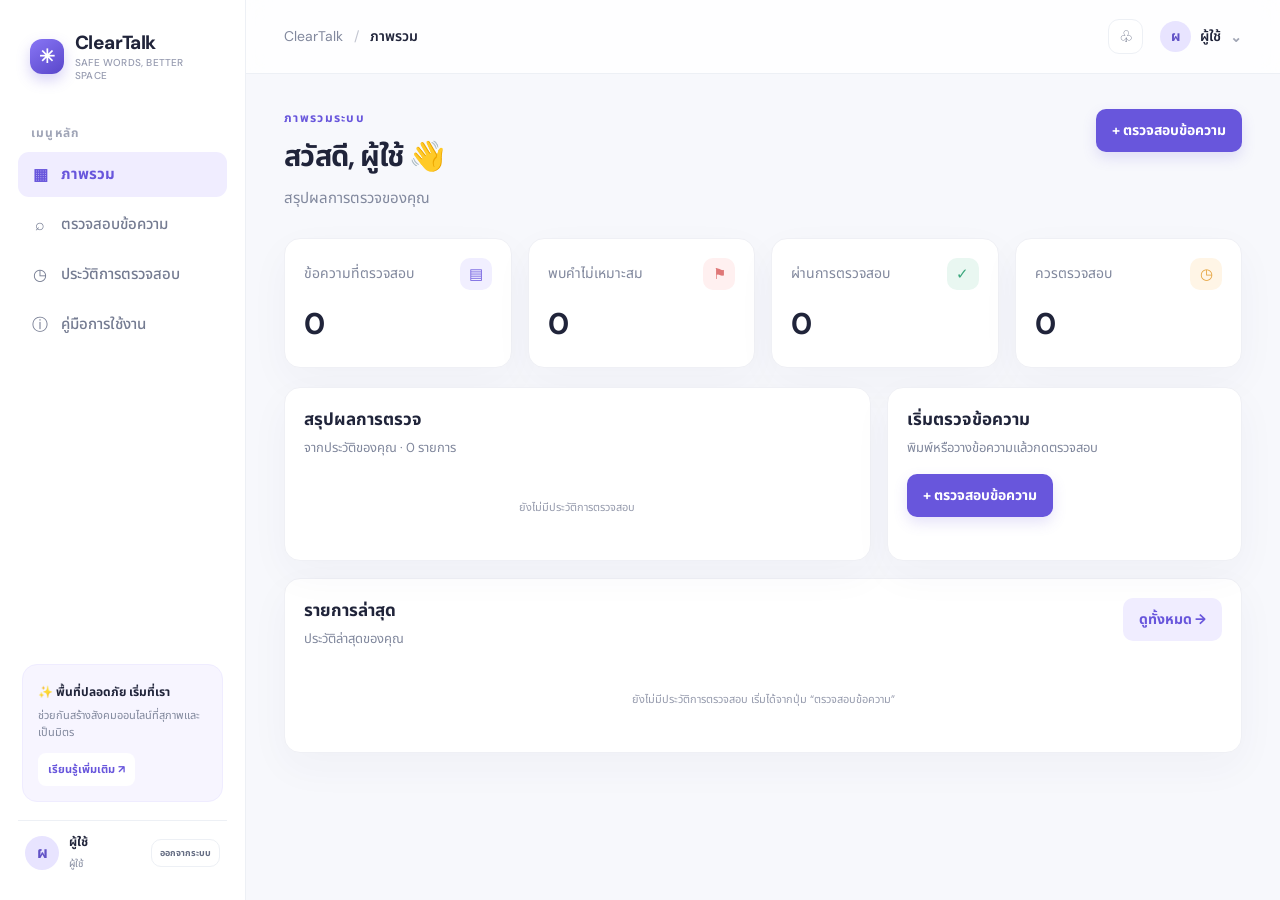
==== commit 00dc7e24: "Add files via upload" ====
--- a/index.html
+++ b/index.html
@@ -44,6 +44,7 @@
     }
 
   </style>
+  <link rel="stylesheet" href="mobile.css">
 </head>
 <body>
 <div class="app">
@@ -68,15 +69,24 @@
 <div class="toast" id="toast"></div>
 <script>
 const names={dashboard:'ภาพรวม',check:'ตรวจสอบข้อความ',history:'ประวัติการตรวจสอบ',guide:'คู่มือการใช้งาน',manage:'จัดการคำไม่เหมาะสม',settings:'ตั้งค่าระบบ',login:'เข้าสู่ระบบ',register:'สมัครสมาชิก'};
-const sampleRows=[['CT-250316-0842','วันนี้ 10:42','ความคิดเห็นนี้ดีมาก ขอบคุณที่แบ่งปัน!','ทั่วไป','เรียบร้อย'],['CT-250316-0838','วันนี้ 10:18','อย่ามายุ่งกับฉันอีกเลย','ความก้าวร้าว','ควรตรวจสอบ'],['CT-250316-0821','วันนี้ 09:56','ขอให้เป็นวันที่ดีนะทุกคน','ทั่วไป','เรียบร้อย'],['CT-250315-0795','เมื่อวาน 16:32','คำพูดหยาบคายและดูหมิ่นคนอื่น','คำหยาบคาย','พบคำไม่เหมาะสม'],['CT-250315-0764','เมื่อวาน 14:08','ไม่เห็นด้วยกับแนวคิดนี้ เพราะ...','ความก้าวร้าว','เรียบร้อย']];
-let page=new URLSearchParams(location.search).get('page')||'dashboard',records=[...sampleRows],words=[['หยาบคาย','ความรุนแรงทางภาษา','สูง','ใช้งาน'],['โง่','ดูหมิ่น','ปานกลาง','ใช้งาน'],['ไอ้บ้า','ดูหมิ่น','ปานกลาง','ใช้งาน'],['ข่มขู่','ความรุนแรง','สูง','ใช้งาน'],['สแปม','สแปม','ต่ำ','ใช้งาน'],['เหี้ย','คำหยาบคาย','สูง','ใช้งาน'],['ไอ้เหี้ย','คำดูหมิ่น','สูง','ใช้งาน'],['สัส','คำหยาบคาย','สูง','ใช้งาน'],['สัด','คำหยาบคาย','สูง','ใช้งาน'],['ควย','คำหยาบคาย','สูง','ใช้งาน'],['หี','คำหยาบคาย','สูง','ใช้งาน'],['เย็ด','คำหยาบคาย','สูง','ใช้งาน'],['แม่ง','คำหยาบคาย','ปานกลาง','ใช้งาน'],['ชิบหาย','คำหยาบคาย','สูง','ใช้งาน'],['ฉิบหาย','คำหยาบคาย','สูง','ใช้งาน'],['ระยำ','คำดูหมิ่น','สูง','ใช้งาน'],['ไอ้โง่','คำดูหมิ่น','ปานกลาง','ใช้งาน'],['อีดอก','คำดูหมิ่น','สูง','ใช้งาน'],['ดอกทอง','คำดูหมิ่น','สูง','ใช้งาน'],['สวะ','คำดูหมิ่น','สูง','ใช้งาน']];if(!['dashboard','check','history','guide','manage','settings'].includes(page))page='dashboard';
+let page=new URLSearchParams(location.search).get('page')||'dashboard',records=[],words=[['หยาบคาย','ความรุนแรงทางภาษา','สูง','ใช้งาน'],['โง่','ดูหมิ่น','ปานกลาง','ใช้งาน'],['ไอ้บ้า','ดูหมิ่น','ปานกลาง','ใช้งาน'],['ข่มขู่','ความรุนแรง','สูง','ใช้งาน'],['สแปม','สแปม','ต่ำ','ใช้งาน'],['เหี้ย','คำหยาบคาย','สูง','ใช้งาน'],['ไอ้เหี้ย','คำดูหมิ่น','สูง','ใช้งาน'],['สัส','คำหยาบคาย','สูง','ใช้งาน'],['สัด','คำหยาบคาย','สูง','ใช้งาน'],['ควย','คำหยาบคาย','สูง','ใช้งาน'],['หี','คำหยาบคาย','สูง','ใช้งาน'],['เย็ด','คำหยาบคาย','สูง','ใช้งาน'],['แม่ง','คำหยาบคาย','ปานกลาง','ใช้งาน'],['ชิบหาย','คำหยาบคาย','สูง','ใช้งาน'],['ฉิบหาย','คำหยาบคาย','สูง','ใช้งาน'],['ระยำ','คำดูหมิ่น','สูง','ใช้งาน'],['ไอ้โง่','คำดูหมิ่น','ปานกลาง','ใช้งาน'],['อีดอก','คำดูหมิ่น','สูง','ใช้งาน'],['ดอกทอง','คำดูหมิ่น','สูง','ใช้งาน'],['สวะ','คำดูหมิ่น','สูง','ใช้งาน']];if(!['dashboard','check','history','guide','manage','settings'].includes(page))page='dashboard';
 function shell(content){return `<div class="content">${content}</div>`}
 function head(kicker,title,desc,action=''){return `<div class="page-head"><div><div class="eyebrow">${kicker}</div><h1>${title}</h1><p>${desc}</p></div>${action}</div>`}
 function status(label){let c=label==='เรียบร้อย'?'clean':label==='ควรตรวจสอบ'?'review':'flag';return `<span class="status ${c}">${label}</span>`}
 function tableRows(rows){return rows.map(r=>`<tr><td style="color:#8b91a4">${r[0]}</td><td>${r[1]}</td><td class="text-cell" title="${r[2]}">${r[2]}</td><td>${r[3]}</td><td>${status(r[4])}</td><td><button class="button secondary" style="padding:6px 9px;font-size:9px" onclick="showToast('เปิดรายละเอียด ${r[0]}')">ดู</button></td></tr>`).join('')}
 function table(rows){return `<table class="table"><thead><tr><th>รหัสรายการ</th><th>วันที่ / เวลา</th><th>ข้อความ</th><th>หมวดหมู่</th><th>ผลการตรวจ</th><th></th></tr></thead><tbody>${tableRows(rows)}</tbody></table>`}
-function dashboard(){return shell(head('ภาพรวมระบบ','สวัสดี, <span id="greetingName">ผู้ใช้</span> 👋','นี่คือสรุปการตรวจสอบข้อความในระบบของคุณ',`<button class="button primary" onclick="navigate('check')">＋ ตรวจสอบข้อความ</button>`)+`<section class="grid stats">${[['ข้อความที่ตรวจสอบ','1,284','↗ 12.8% จากเดือนที่แล้ว','purple','▤'],['พบคำไม่เหมาะสม','96','↘ 4.2% จากเดือนที่แล้ว','pink','⚑'],['ผ่านการตรวจสอบ','1,105','↗ 8.3% จากเดือนที่แล้ว','green','✓'],['รอตรวจสอบ','23','ต้องการการตรวจสอบ','orange','◷']].map(x=>`<div class="card"><div class="stat-top"><span>${x[0]}</span><span class="stat-icon ${x[3]}">${x[4]}</span></div><div class="stat-value">${x[1]}</div><div class="stat-foot"><span class="${x[0]==='พบคำไม่เหมาะสม'?'down':'up'}">${x[2].split(' ')[0]} ${x[2].split(' ')[1]}</span> ${x[2].split(' ').slice(2).join(' ')}</div></div>`).join('')}</section><section class="grid dashboard-grid"><div class="card"><div class="card-title"><div><h3>ปริมาณการตรวจสอบ</h3><p>แนวโน้มข้อความที่ตรวจสอบในช่วงเวลาที่เลือก</p></div><select class="select"><option>7 วันที่ผ่านมา</option><option>30 วันที่ผ่านมา</option></select></div><div class="chart"><svg viewBox="0 0 600 180" preserveAspectRatio="none"><defs><linearGradient id="fill" x1="0" x2="0" y1="0" y2="1"><stop offset="0" stop-color="#7968e8" stop-opacity=".18"/><stop offset="1" stop-color="#7968e8" stop-opacity="0"/></linearGradient></defs><path d="M0 130 C40 120 50 90 95 100 S145 135 190 92 S245 82 285 96 S340 48 380 66 S430 100 475 48 S540 52 600 19 L600 180 L0 180Z" fill="url(#fill)"/><path d="M0 130 C40 120 50 90 95 100 S145 135 190 92 S245 82 285 96 S340 48 380 66 S430 100 475 48 S540 52 600 19" fill="none" stroke="#7564e2" stroke-width="3" vector-effect="non-scaling-stroke"/><path d="M0 153 C50 145 62 133 100 140 S150 155 195 127 S245 142 290 121 S340 126 385 112 S440 132 480 104 S545 116 600 88" fill="none" stroke="#f0b251" stroke-width="2" stroke-dasharray="5 5" vector-effect="non-scaling-stroke"/></svg></div><div class="chart-labels"><span>จ. 10</span><span>อ. 11</span><span>พ. 12</span><span>พฤ. 13</span><span>ศ. 14</span><span>ส. 15</span><span>อา. 16</span></div><div class="chart-legend" style="margin-top:15px"><span><i class="dot"></i>ตรวจสอบทั้งหมด</span><span><i class="dot orange"></i>พบคำไม่เหมาะสม</span></div></div><div class="card"><div class="card-title"><div><h3>ผลการตรวจสอบ</h3><p>สัดส่วนผลการตรวจในเดือนนี้</p></div><button class="select">เดือนนี้ ⌄</button></div><div class="donut-wrap"><div class="donut"><div class="donut-center"><strong>1,284</strong><small>รายการทั้งหมด</small></div></div><div class="legend-list"><div class="legend-item"><i class="dot"></i>ผ่าน 54%</div><div class="legend-item"><i class="dot" style="background:#76cfa7"></i>ไม่พบคำเสี่ยง 27%</div><div class="legend-item"><i class="dot orange"></i>ควรตรวจสอบ 13%</div><div class="legend-item"><i class="dot" style="background:#eeeef4"></i>อื่น ๆ 6%</div></div></div></div></section><section class="card recent"><div class="card-title"><div><h3>รายการตรวจสอบล่าสุด</h3><p>กิจกรรมล่าสุดในระบบของคุณ</p></div><button class="button soft" onclick="navigate('history')">ดูประวัติทั้งหมด →</button></div>${table(records.slice(0,4))}</section>`)}
-function checkPage(){return shell(head('ตรวจสอบข้อความ','ตรวจสอบคำไม่เหมาะสม','วิเคราะห์ข้อความเพื่อค้นหาคำเสี่ยงและน้ำเสียงที่อาจไม่เหมาะสม')+`<div class="workspace"><section class="panel"><h3>ข้อความที่ต้องการตรวจสอบ</h3><p class="panel-sub">วางข้อความหรือพิมพ์ข้อความที่นี่ ระบบจะช่วยวิเคราะห์ให้คุณ</p><div class="tabrow"><button class="tab active" onclick="setInputMode(this,'text')">✎ ข้อความ</button><button class="tab" onclick="setInputMode(this,'url')">↗ ลิงก์ URL</button></div><textarea class="textarea" id="message" maxlength="2000" placeholder="พิมพ์หรือวางข้อความที่ต้องการตรวจสอบ...\n\nตัวอย่าง: ความคิดเห็นหรือโพสต์ที่ต้องการตรวจสอบ"></textarea><div class="input-foot"><span>ข้อมูลของคุณจะถูกเก็บเป็นส่วนตัว</span><span><b id="charCount">0</b> / 2,000 ตัวอักษร</span></div><div style="font-size:10px;font-weight:600;color:#656c81">ตัวเลือกการตรวจสอบ</div><div class="checks"><label class="check-chip"><input type="checkbox" checked> คำหยาบคาย</label><label class="check-chip"><input type="checkbox" checked> คำดูหมิ่น</label><label class="check-chip"><input type="checkbox" checked> ความรุนแรง</label><label class="check-chip"><input type="checkbox"> สแปม</label><label class="check-chip"><input type="checkbox"> ตรวจจับน้ำเสียง</label></div><div style="display:flex;justify-content:space-between;align-items:center;gap:8px"><button class="button secondary" onclick="document.getElementById('message').value='';document.getElementById('charCount').textContent='0';document.getElementById('result').classList.remove('show')">ล้างข้อความ</button><button class="button primary" onclick="analyze()">✦ วิเคราะห์ข้อความ</button></div><div class="result-preview" id="result"></div></section><aside class="workspace-aside"><div class="aside-card"><h4>💡 เคล็ดลับการใช้งาน</h4><div class="tip"><div class="tip-icon">✦</div><span>วางข้อความที่ต้องการตรวจสอบในช่องด้านซ้าย แล้วกด “วิเคราะห์ข้อความ”</span></div><div class="tip"><div class="tip-icon">◎</div><span>เลือกหมวดหมู่เพื่อให้ระบบตรวจสอบเฉพาะสิ่งที่คุณสนใจ</span></div><div class="tip"><div class="tip-icon">♧</div><span>ผลลัพธ์เป็นคำแนะนำ ควรใช้ดุลยพินิจในการพิจารณา</span></div></div><div class="aside-card"><h4>สรุปวันนี้</h4><div class="activity-row"><span>ตรวจสอบแล้ว</span><b>18 ข้อความ</b></div><div class="activity-row"><span>พบคำเสี่ยง</span><b style="color:#dc7777">3 รายการ</b></div><div class="activity-row"><span>คงเหลือวันนี้</span><b>ไม่จำกัด</b></div></div></aside></div>`)}
+function dashboard(){
+  const labels={clean:'\u0e40\u0e23\u0e35\u0e22\u0e1a\u0e23\u0e49\u0e2d\u0e22',flagged:'\u0e1e\u0e1a\u0e04\u0e33\u0e44\u0e21\u0e48\u0e40\u0e2b\u0e21\u0e32\u0e30\u0e2a\u0e21',review:'\u0e04\u0e27\u0e23\u0e15\u0e23\u0e27\u0e08\u0e2a\u0e2d\u0e1a'};
+  const total=records.length;
+  const flagged=records.filter(r=>r[4]===labels.flagged).length;
+  const clean=records.filter(r=>r[4]===labels.clean).length;
+  const review=records.filter(r=>r[4]===labels.review).length;
+  const cards=[['\u0e02\u0e49\u0e2d\u0e04\u0e27\u0e32\u0e21\u0e17\u0e35\u0e48\u0e15\u0e23\u0e27\u0e08\u0e2a\u0e2d\u0e1a',total,'purple','\u25a4'],['\u0e1e\u0e1a\u0e04\u0e33\u0e44\u0e21\u0e48\u0e40\u0e2b\u0e21\u0e32\u0e30\u0e2a\u0e21',flagged,'pink','\u2691'],['\u0e1c\u0e48\u0e32\u0e19\u0e01\u0e32\u0e23\u0e15\u0e23\u0e27\u0e08\u0e2a\u0e2d\u0e1a',clean,'green','\u2713'],['\u0e04\u0e27\u0e23\u0e15\u0e23\u0e27\u0e08\u0e2a\u0e2d\u0e1a',review,'orange','\u25f7']];
+  const stats=cards.map(x=>`<div class="card"><div class="stat-top"><span>${x[0]}</span><span class="stat-icon ${x[2]}">${x[3]}</span></div><div class="stat-value">${x[1]}</div></div>`).join('');
+  const summary=total?`<div class="activity-row"><span>\u0e40\u0e23\u0e35\u0e22\u0e1a\u0e23\u0e49\u0e2d\u0e22</span><b>${clean}</b></div><div class="activity-row"><span>\u0e1e\u0e1a\u0e04\u0e33\u0e44\u0e21\u0e48\u0e40\u0e2b\u0e21\u0e32\u0e30\u0e2a\u0e21</span><b>${flagged}</b></div><div class="activity-row"><span>\u0e04\u0e27\u0e23\u0e15\u0e23\u0e27\u0e08\u0e2a\u0e2d\u0e1a</span><b>${review}</b></div>`:`<div class="empty">\u0e22\u0e31\u0e07\u0e44\u0e21\u0e48\u0e21\u0e35\u0e1b\u0e23\u0e30\u0e27\u0e31\u0e15\u0e34\u0e01\u0e32\u0e23\u0e15\u0e23\u0e27\u0e08\u0e2a\u0e2d\u0e1a</div>`;
+  return shell(head('\u0e20\u0e32\u0e1e\u0e23\u0e27\u0e21\u0e23\u0e30\u0e1a\u0e1a','\u0e2a\u0e27\u0e31\u0e2a\u0e14\u0e35, <span id="greetingName">\u0e1c\u0e39\u0e49\u0e43\u0e0a\u0e49</span> \ud83d\udc4b','\u0e2a\u0e23\u0e38\u0e1b\u0e1c\u0e25\u0e01\u0e32\u0e23\u0e15\u0e23\u0e27\u0e08\u0e02\u0e2d\u0e07\u0e04\u0e38\u0e13',`<button class="button primary" onclick="navigate('check')">&#43; \u0e15\u0e23\u0e27\u0e08\u0e2a\u0e2d\u0e1a\u0e02\u0e49\u0e2d\u0e04\u0e27\u0e32\u0e21</button>`)+`<section class="grid stats">${stats}</section><section class="grid dashboard-grid"><div class="card"><div class="card-title"><div><h3>\u0e2a\u0e23\u0e38\u0e1b\u0e1c\u0e25\u0e01\u0e32\u0e23\u0e15\u0e23\u0e27\u0e08</h3><p>\u0e08\u0e32\u0e01\u0e1b\u0e23\u0e30\u0e27\u0e31\u0e15\u0e34\u0e02\u0e2d\u0e07\u0e04\u0e38\u0e13 \u00b7 ${total} \u0e23\u0e32\u0e22\u0e01\u0e32\u0e23</p></div></div>${summary}</div><div class="card"><div class="card-title"><div><h3>\u0e40\u0e23\u0e34\u0e48\u0e21\u0e15\u0e23\u0e27\u0e08\u0e02\u0e49\u0e2d\u0e04\u0e27\u0e32\u0e21</h3><p>\u0e1e\u0e34\u0e21\u0e1e\u0e4c\u0e2b\u0e23\u0e37\u0e2d\u0e27\u0e32\u0e07\u0e02\u0e49\u0e2d\u0e04\u0e27\u0e32\u0e21\u0e41\u0e25\u0e49\u0e27\u0e01\u0e14\u0e15\u0e23\u0e27\u0e08\u0e2a\u0e2d\u0e1a</p></div></div><button class="button primary" onclick="navigate('check')">&#43; \u0e15\u0e23\u0e27\u0e08\u0e2a\u0e2d\u0e1a\u0e02\u0e49\u0e2d\u0e04\u0e27\u0e32\u0e21</button></div></section><section class="card recent"><div class="card-title"><div><h3>\u0e23\u0e32\u0e22\u0e01\u0e32\u0e23\u0e25\u0e48\u0e32\u0e2a\u0e38\u0e14</h3><p>\u0e1b\u0e23\u0e30\u0e27\u0e31\u0e15\u0e34\u0e25\u0e48\u0e32\u0e2a\u0e38\u0e14\u0e02\u0e2d\u0e07\u0e04\u0e38\u0e13</p></div><button class="button soft" onclick="navigate('history')">\u0e14\u0e39\u0e17\u0e31\u0e49\u0e07\u0e2b\u0e21\u0e14 \u2192</button></div>${total?table(records.slice(0,4)):`<div class="empty">\u0e22\u0e31\u0e07\u0e44\u0e21\u0e48\u0e21\u0e35\u0e1b\u0e23\u0e30\u0e27\u0e31\u0e15\u0e34\u0e01\u0e32\u0e23\u0e15\u0e23\u0e27\u0e08\u0e2a\u0e2d\u0e1a \u0e40\u0e23\u0e34\u0e48\u0e21\u0e44\u0e14\u0e49\u0e08\u0e32\u0e01\u0e1b\u0e38\u0e48\u0e21 \u201c\u0e15\u0e23\u0e27\u0e08\u0e2a\u0e2d\u0e1a\u0e02\u0e49\u0e2d\u0e04\u0e27\u0e32\u0e21\u201d</div>`}</section>`)
+}
+function checkPage(){return shell(head('\u0e15\u0e23\u0e27\u0e08\u0e2a\u0e2d\u0e1a\u0e02\u0e49\u0e2d\u0e04\u0e27\u0e32\u0e21','\u0e15\u0e23\u0e27\u0e08\u0e2a\u0e2d\u0e1a\u0e02\u0e49\u0e2d\u0e04\u0e27\u0e32\u0e21','\u0e1e\u0e34\u0e21\u0e1e\u0e4c\u0e02\u0e49\u0e2d\u0e04\u0e27\u0e32\u0e21\u0e2b\u0e23\u0e37\u0e2d\u0e27\u0e32\u0e07\u0e25\u0e34\u0e07\u0e01\u0e4c YouTube \u0e40\u0e1e\u0e37\u0e48\u0e2d\u0e15\u0e23\u0e27\u0e08\u0e2b\u0e32\u0e04\u0e33\u0e17\u0e35\u0e48\u0e2d\u0e22\u0e39\u0e48\u0e43\u0e19\u0e23\u0e32\u0e22\u0e01\u0e32\u0e23\u0e15\u0e23\u0e27\u0e08')+`<div class="workspace"><section class="panel"><h3>\u0e1e\u0e34\u0e21\u0e1e\u0e4c\u0e2b\u0e23\u0e37\u0e2d\u0e27\u0e32\u0e07\u0e02\u0e49\u0e2d\u0e04\u0e27\u0e32\u0e21</h3><p class="panel-sub">\u0e40\u0e25\u0e37\u0e2d\u0e01\u0e2b\u0e21\u0e27\u0e14\u0e17\u0e35\u0e48\u0e08\u0e30\u0e15\u0e23\u0e27\u0e08 \u0e41\u0e25\u0e49\u0e27\u0e01\u0e14\u0e1b\u0e38\u0e48\u0e21\u0e15\u0e23\u0e27\u0e08\u0e2a\u0e2d\u0e1a</p><div style="display:flex;gap:8px;margin-top:16px"><button class="tab active" onclick="setInputMode(this,'text')">\u0e02\u0e49\u0e2d\u0e04\u0e27\u0e32\u0e21</button><button class="tab" onclick="setInputMode(this,'url')">\u0e25\u0e34\u0e07\u0e01\u0e4c URL</button></div><textarea id="message" class="textarea" placeholder="\u0e1e\u0e34\u0e21\u0e1e\u0e4c\u0e2b\u0e23\u0e37\u0e2d\u0e27\u0e32\u0e07\u0e02\u0e49\u0e2d\u0e04\u0e27\u0e32\u0e21\u0e17\u0e35\u0e48\u0e15\u0e49\u0e2d\u0e07\u0e01\u0e32\u0e23\u0e15\u0e23\u0e27\u0e08\u0e2a\u0e2d\u0e1a..." oninput="document.getElementById('charCount').textContent=this.value.length"></textarea><div class="input-foot"><span>\u0e23\u0e30\u0e1a\u0e1a\u0e08\u0e30\u0e41\u0e2a\u0e14\u0e07\u0e04\u0e33\u0e17\u0e35\u0e48\u0e1e\u0e1a\u0e40\u0e1e\u0e37\u0e48\u0e2d\u0e0a\u0e48\u0e27\u0e22\u0e1e\u0e34\u0e08\u0e32\u0e23\u0e13\u0e32</span><span><b id="charCount">0</b> \u0e15\u0e31\u0e27\u0e2d\u0e31\u0e01\u0e29\u0e23</span></div><div class="checks"><label class="check-chip"><input type="checkbox">\u0e04\u0e33\u0e2b\u0e22\u0e32\u0e1a\u0e04\u0e32\u0e22</label><label class="check-chip"><input type="checkbox">\u0e04\u0e33\u0e14\u0e39\u0e2b\u0e21\u0e34\u0e48\u0e19\u0e41\u0e25\u0e30\u0e40\u0e2b\u0e22\u0e35\u0e22\u0e14</label><label class="check-chip"><input type="checkbox">\u0e04\u0e27\u0e32\u0e21\u0e23\u0e38\u0e19\u0e41\u0e23\u0e07</label><label class="check-chip"><input type="checkbox">\u0e2a\u0e41\u0e1b\u0e21</label><label class="check-chip"><input type="checkbox">\u0e19\u0e49\u0e33\u0e40\u0e2a\u0e35\u0e22\u0e07\u0e01\u0e49\u0e32\u0e27\u0e23\u0e49\u0e32\u0e27</label></div><div style="display:flex;justify-content:space-between;align-items:center;gap:8px"><button class="button primary" onclick="analyze()">\u0e15\u0e23\u0e27\u0e08\u0e2a\u0e2d\u0e1a\u0e02\u0e49\u0e2d\u0e04\u0e27\u0e32\u0e21</button><button class="button secondary" onclick="document.getElementById('message').value='';document.getElementById('charCount').textContent='0';document.getElementById('result').classList.remove('show')">\u0e25\u0e49\u0e32\u0e07</button></div><div id="result" class="result-preview"></div></section><aside class="workspace-aside"><div class="aside-card"><h4>\u0e27\u0e34\u0e18\u0e35\u0e43\u0e0a\u0e49</h4><div class="tip"><span class="tip-icon">1</span><span>\u0e27\u0e32\u0e07\u0e02\u0e49\u0e2d\u0e04\u0e27\u0e32\u0e21\u0e2b\u0e23\u0e37\u0e2d URL \u0e27\u0e34\u0e14\u0e35\u0e42\u0e2d YouTube</span></div><div class="tip"><span class="tip-icon">2</span><span>\u0e40\u0e25\u0e37\u0e2d\u0e01\u0e2b\u0e21\u0e27\u0e14\u0e17\u0e35\u0e48\u0e15\u0e49\u0e2d\u0e07\u0e01\u0e32\u0e23\u0e15\u0e23\u0e27\u0e08</span></div><div class="tip"><span class="tip-icon">3</span><span>\u0e23\u0e30\u0e1a\u0e1a\u0e08\u0e30\u0e41\u0e2a\u0e14\u0e07\u0e04\u0e33\u0e17\u0e35\u0e48\u0e15\u0e23\u0e07\u0e01\u0e31\u0e1a\u0e23\u0e32\u0e22\u0e01\u0e32\u0e23\u0e04\u0e33</span></div></div><div class="aside-card"><h4>\u0e02\u0e49\u0e2d\u0e21\u0e39\u0e25\u0e04\u0e27\u0e23\u0e23\u0e39\u0e49</h4><p class="tip">\u0e1c\u0e25\u0e01\u0e32\u0e23\u0e15\u0e23\u0e27\u0e08\u0e40\u0e1b\u0e47\u0e19\u0e40\u0e1e\u0e35\u0e22\u0e07\u0e15\u0e31\u0e27\u0e0a\u0e48\u0e27\u0e22\u0e40\u0e1a\u0e37\u0e49\u0e2d\u0e07\u0e15\u0e49\u0e19 \u0e04\u0e27\u0e23\u0e1e\u0e34\u0e08\u0e32\u0e23\u0e13\u0e32\u0e1a\u0e23\u0e34\u0e1a\u0e17\u0e01\u0e48\u0e2d\u0e19\u0e15\u0e31\u0e14\u0e2a\u0e34\u0e19\u0e43\u0e08</p></div></aside></div>`)}
 function historyPage(){return shell(head('กิจกรรมของคุณ','ประวัติการตรวจสอบ','ค้นหาและดูผลการตรวจสอบข้อความย้อนหลัง')+`<div class="filterbar"><input class="search" id="historySearch" placeholder="⌕  ค้นหารหัสหรือข้อความ..." oninput="filterHistory()"><select class="select" id="historyStatus" onchange="filterHistory()"><option value="">ทุกผลการตรวจ</option><option>เรียบร้อย</option><option>ควรตรวจสอบ</option><option>พบคำไม่เหมาะสม</option></select><select class="select"><option>ทุกหมวดหมู่</option><option>คำหยาบคาย</option><option>ความก้าวร้าว</option></select><button class="button secondary" onclick="exportHistory()">↓ ส่งออก</button></div><div class="table-card" id="historyTable">${table(records)}<div class="pagination"><span>แสดง 1–${records.length} จาก ${records.length} รายการ</span><div class="pages"><button>‹</button><button class="active">1</button><button>2</button><button>3</button><button>›</button></div></div></div>`)}
 function managePage(){return shell(head('เครื่องมือผู้ดูแล','จัดการคำไม่เหมาะสม','เพิ่ม แก้ไข และจัดหมวดหมู่คำสำหรับใช้ในการตรวจสอบ',`<button class="button primary" onclick="addWord()">＋ เพิ่มคำใหม่</button>`)+`<section class="grid stats" style="grid-template-columns:repeat(3,1fr)"><div class="card"><div class="stat-top">คำทั้งหมด <span class="stat-icon purple">▤</span></div><div class="stat-value">${words.length}</div><div class="stat-foot">รายการในฐานข้อมูล</div></div><div class="card"><div class="stat-top">เปิดใช้งาน <span class="stat-icon green">✓</span></div><div class="stat-value">${words.filter(w=>w[3]==='ใช้งาน').length}</div><div class="stat-foot">คำที่ใช้ตรวจสอบอยู่</div></div><div class="card"><div class="stat-top">หมวดหมู่ <span class="stat-icon orange">◈</span></div><div class="stat-value">4</div><div class="stat-foot">หมวดหมู่ที่กำหนดไว้</div></div></section><div class="filterbar"><input class="search" id="wordSearch" placeholder="⌕  ค้นหาคำ..." oninput="renderWords()"><select class="select"><option>ทุกหมวดหมู่</option><option>คำหยาบคาย</option><option>ดูหมิ่น</option><option>ความรุนแรง</option></select><select class="select"><option>ทุกสถานะ</option><option>ใช้งาน</option><option>ปิดใช้งาน</option></select></div><div class="table-card" id="wordTable">${wordTable()}</div><div style="font-size:9px;color:#a0a5b4;margin:12px 4px">⚠ การจัดการคำมีผลต่อผลการวิเคราะห์ข้อความทั้งหมด กรุณาตรวจสอบก่อนบันทึก</div>`)}
 function settingsPage(){let s={};try{s=JSON.parse(localStorage.getItem('cleartalk.settings.v1')||'{}')}catch{};return shell(head('ปรับแต่งการใช้งาน','ตั้งค่าระบบ','จัดการรูปแบบการตรวจสอบและข้อมูลที่บันทึกในเบราว์เซอร์')+`<div class="workspace"><section class="panel"><h3>ตัวเลือกการตรวจสอบ</h3><p class="panel-sub">กำหนดหมวดหมู่ที่เลือกไว้ล่วงหน้าในหน้าตรวจข้อความ</p><div style="display:grid;gap:11px;margin:18px 0 22px">${[['คำหยาบคาย','ตรวจหาคำหยาบคายและถ้อยคำไม่สุภาพ','profanity'],['คำดูหมิ่น','ตรวจหาคำดูหมิ่นหรือเหยียดหยาม','insult'],['ความรุนแรง','ตรวจหาถ้อยคำข่มขู่หรือส่งเสริมความรุนแรง','violence'],['สแปม','ตรวจหาข้อความซ้ำหรือโฆษณารบกวน','spam'],['ตรวจจับน้ำเสียง','แสดงคำแนะนำเรื่องน้ำเสียงของข้อความ','tone']].map(([title,sub,key])=>`<label style="display:flex;justify-content:space-between;align-items:center;padding:12px;border:1px solid var(--line);border-radius:10px"><span><b style="font-size:11px">${title}</b><small style="display:block;color:var(--muted);font-size:9px;margin-top:4px">${sub}</small></span><input type="checkbox" class="setting-check" data-setting="${key}" ${s[key]!==false?'checked':''} style="accent-color:var(--purple);width:16px;height:16px"></label>`).join('')}</div><button class="button primary" onclick="saveSettings()">บันทึกการตั้งค่า</button></section><aside><div class="aside-card"><h4>ข้อมูลในเบราว์เซอร์นี้</h4><div class="activity-row"><span>ประวัติการตรวจสอบ</span><b>${records.length} รายการ</b></div><div class="activity-row"><span>รายการคำ</span><b>${words.length} คำ</b></div><p style="font-size:9px;line-height:1.7;color:var(--muted)">ข้อมูลจะอยู่ในเบราว์เซอร์และอุปกรณ์ที่ใช้งานนี้</p><button class="button secondary" style="width:100%" onclick="exportData()">↓ ดาวน์โหลดข้อมูล JSON</button></div><div class="aside-card"><h4>เกี่ยวกับ ClearTalk</h4><p style="font-size:10px;line-height:1.8;color:var(--muted);margin:0">เวอร์ชันต้นแบบ · การวิเคราะห์ใช้การจับคู่คำจากรายการคำในระบบ ผลลัพธ์อาจไม่เข้าใจบริบททั้งหมด</p></div></aside></div>`)}
--- a/mobile.css
+++ b/mobile.css
@@ -0,0 +1,79 @@
+/* Shared phone layout for ClearTalk pages. */
+@media (max-width: 680px) {
+  html { -webkit-text-size-adjust: 100%; text-size-adjust: 100%; }
+  body { max-width: 100%; overflow-x: hidden; }
+  img, svg, video, canvas { max-width: 100%; }
+  input, select, textarea, button { max-width: 100%; }
+
+  #sidebar.sidebar {
+    width: min(280px, 85vw);
+    max-height: 100vh;
+    max-height: 100dvh;
+    overflow-y: auto;
+    padding: 18px 14px calc(18px + env(safe-area-inset-bottom));
+    z-index: 30;
+  }
+  .main { min-width: 0; }
+  .topbar {
+    gap: 8px;
+    padding-left: 12px !important;
+    padding-right: 12px !important;
+  }
+  .topbar > div:first-child { min-width: 0; gap: 8px !important; }
+  .mobile-menu {
+    width: 42px;
+    height: 42px;
+    min-width: 42px;
+    border-radius: 10px;
+    flex: 0 0 42px;
+    touch-action: manipulation;
+  }
+  .crumb { min-width: 0; overflow: hidden; text-overflow: ellipsis; white-space: nowrap; }
+  .top-actions { min-width: 0; gap: 6px !important; }
+  .top-actions button { min-width: 40px; min-height: 40px; }
+  .top-user { min-width: 0; gap: 6px; }
+  .top-user > span:not(:last-child) {
+    max-width: 27vw;
+    overflow: hidden;
+    text-overflow: ellipsis;
+    white-space: nowrap;
+  }
+  .content {
+    width: 100%;
+    max-width: 100%;
+    padding: 22px 14px 40px !important;
+  }
+  .page-head {
+    display: flex;
+    flex-direction: column;
+    align-items: stretch;
+    gap: 10px;
+  }
+  .page-head > .button { width: 100%; justify-content: center; }
+  .grid.stats { grid-template-columns: repeat(2, minmax(0, 1fr)) !important; }
+  .dashboard-grid, .workspace { grid-template-columns: minmax(0, 1fr) !important; }
+  .workspace-aside { grid-template-columns: minmax(0, 1fr) !important; }
+  .card, .panel, .aside-card, .table-card, .auth-card, .auth {
+    min-width: 0;
+    max-width: 100%;
+  }
+  .table-card, .card {
+    overflow-x: auto;
+    overscroll-behavior-x: contain;
+    -webkit-overflow-scrolling: touch;
+  }
+  .table { min-width: 560px; }
+  .filterbar { align-items: stretch; }
+  .filterbar .search { min-width: 0; width: 100%; flex: 1 1 100%; }
+  .filterbar select { min-height: 44px; flex: 1 1 calc(50% - 8px); }
+  textarea { width: 100%; min-height: 150px; }
+  .field input, .field textarea, .search, select { min-height: 44px; font-size: 16px; }
+  .button, .btn, .submit { min-height: 42px; }
+  .donut-wrap, .chart-legend { flex-wrap: wrap; }
+  .pagination { flex-wrap: wrap; gap: 8px; }
+  .wrap { padding-left: 16px; padding-right: 16px; }
+  .top { gap: 8px; }
+  .links { flex-wrap: wrap; justify-content: flex-end; }
+  .auth-shell { padding: 18px 12px; }
+  .auth-card, .auth { padding: 22px 18px; }
+}
